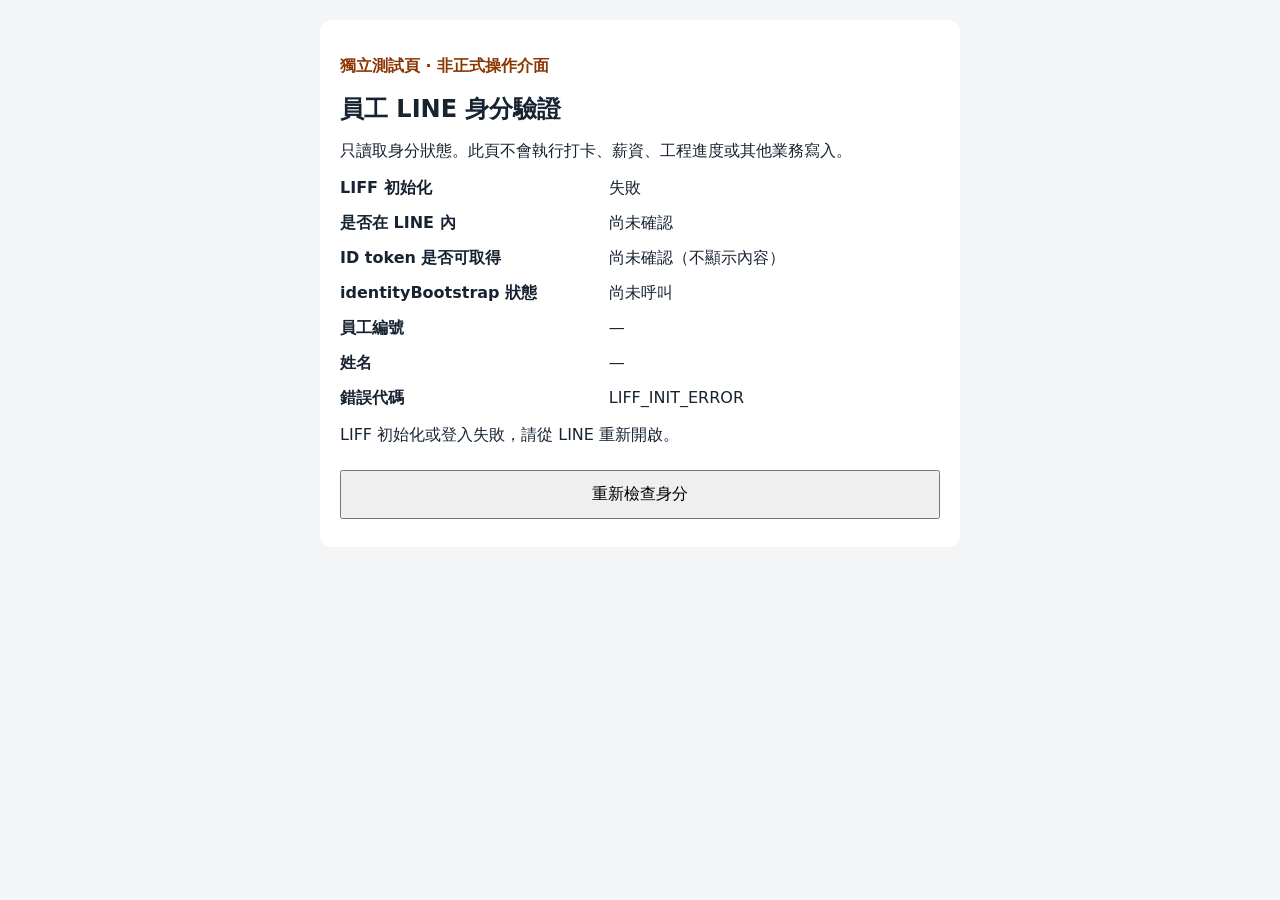
==== employee-identity-live-test/index.html @ 0c587a61 "fix: add safe UrlFetch diagnostics to identity live test" ====
<!doctype html>
<html lang="zh-Hant">
<head>
  <meta charset="utf-8">
  <meta name="viewport" content="width=device-width, initial-scale=1">
  <meta name="referrer" content="no-referrer">
  <title>員工身分驗證測試頁</title>
  <style>
    body { font-family: system-ui, sans-serif; margin: 0; padding: 20px; background: #f3f5f7; color: #172331; }
    main { max-width: 600px; margin: auto; padding: 20px; background: white; border-radius: 12px; }
    h1 { font-size: 24px; }
    .badge { color: #8b3500; font-weight: bold; }
    dl { display: grid; grid-template-columns: minmax(0, 1fr) minmax(0, 1.3fr); gap: 14px; }
    dt { font-weight: bold; }
    dd { margin: 0; overflow-wrap: anywhere; }
    button { padding: 12px; margin: 8px 0; width: 100%; font: inherit; min-height: 48px; }
    #message { overflow-wrap: anywhere; }
    [hidden] { display: none !important; }
  </style>
</head>
<body>
  <main>
    <p class="badge">獨立測試頁 · 非正式操作介面</p>
    <h1>員工 LINE 身分驗證</h1>
    <p>只讀取身分狀態。此頁不會執行打卡、薪資、工程進度或其他業務寫入。</p>
    <dl>
      <dt>LIFF 初始化</dt><dd id="init">尚未開始</dd>
      <dt>是否在 LINE 內</dt><dd id="inLine">尚未確認</dd>
      <dt>ID token 是否可取得</dt><dd id="token">尚未確認（不顯示內容）</dd>
      <dt>identityBootstrap 狀態</dt><dd id="state">尚未呼叫</dd>
      <dt>員工編號</dt><dd id="employeeId">—</dd>
      <dt>姓名</dt><dd id="employeeName">—</dd>
      <dt>錯誤代碼</dt><dd id="code">—</dd>
    </dl>
    <p id="message" role="status" aria-live="polite">準備初始化。</p>
    <button id="retry" type="button" disabled>重新檢查身分</button>
    <button id="login" type="button" hidden>使用 LINE 登入</button>
  </main>

  <script src="https://static.line-scdn.net/liff/edge/2/sdk.js"></script>
  <script>
    (() => {
      'use strict';

      const LIFF_ID = '2011467618-lNiVqxsV';
      const GAS_URL = 'https://script.google.com/macros/s/AKfycbzrmID3lIBP2bxM_qC4nLiEOBEcROB3sFRH9eZsHt--A6o4VZpvuf63pzW0ku4j-TTd0w/exec';
      const byId = id => document.getElementById(id);
      const put = (id, text) => { byId(id).textContent = text; };
      const knownStates = new Set(['ACTIVE_EMPLOYEE', 'UNREGISTERED', 'APPLICATION_PENDING', 'SUSPENDED', 'LEAVE', 'TERMINATED']);
      const stateLabels = {
        ACTIVE_EMPLOYEE: '在職員工', UNREGISTERED: '尚未註冊', APPLICATION_PENDING: '申請待審核',
        SUSPENDED: '停職', LEAVE: '留停', TERMINATED: '離職'
      };
      const safeErrors = {
        LINE_CHANNEL_ID_MISSING: '未設定 LINE_LOGIN_CHANNEL_ID。',
        LINE_TOKEN_MISSING_OR_INVALID: 'ID token 缺少或格式不符，請重新登入。',
        LINE_VERIFY_NETWORK_ERROR: 'GAS 無法完成 LINE verify 連線；請確認外部請求授權、配額與網路。',
        LINE_VERIFY_PERMISSION_ERROR: 'UrlFetch 權限或授權不足，請確認 script.external_request scope 與執行身分授權。',
        LINE_VERIFY_QUOTA_ERROR: 'UrlFetch 呼叫遇到配額或服務使用限制。',
        LINE_VERIFY_CONNECTIVITY_ERROR: 'UrlFetch 回報 DNS、連線、逾時或 SSL 問題。',
        LINE_VERIFY_REQUEST_ERROR: 'UrlFetch 回報請求參數或方法簽章不符。',
        LINE_VERIFY_FETCH_ERROR: 'UrlFetch 發生未能安全細分的例外；未輸出原始訊息。',
        LINE_VERIFY_HTTP_ERROR: 'LINE verify 回傳非預期 HTTP 狀態，可能為限流或服務錯誤。',
        LINE_TOKEN_REJECTED: 'LINE 拒絕此 token；未取得可確認的細分類原因。',
        LINE_AUDIENCE_MISMATCH: 'LINE token 與設定的 LINE Login channel ID 不符；不可使用 LIFF ID 或其他 channel ID。',
        LINE_ISSUER_MISMATCH: 'LINE token issuer 不符。',
        LINE_TOKEN_EXPIRED: 'LINE token 已過期，請重新登入。',
        LINE_SUB_MISSING: 'LINE verify 成功回應缺少有效 sub。',
        LINE_VERIFY_MALFORMED_RESPONSE: 'LINE verify 回應不是預期 JSON／claims 格式。',
        BACKEND_SCHEMA_ERROR: '後端資料表缺少或表頭不符。',
        BACKEND_IDENTITY_CONFLICT: '員工或 LINE 綁定資料衝突。',
        BACKEND_LOOKUP_ERROR: '後端讀取員工／綁定資料失敗，請確認 Spreadsheet 綁定與授權。',
        BACKEND_INTERNAL_ERROR: '後端新身分流程發生未預期錯誤。',
        GAS_NETWORK_ERROR: '瀏覽器未取得 GAS 回應，請確認網路、CORS 或部署存取設定。',
        GAS_HTTP_ERROR: 'GAS 回傳非成功 HTTP 狀態，請確認部署存取設定。',
        GAS_NON_JSON_RESPONSE: 'GAS 回應無法解析為 JSON，可能為登入／錯誤頁或部署問題。',
        GAS_RESPONSE_INVALID: 'GAS JSON 不符合新身分 API 回應格式，請確認部署版本。',
        LOGIN_REQUIRED: '尚未登入 LINE。', TOKEN_UNAVAILABLE: '無法取得 ID token，請確認 LIFF 已啟用 openid scope。',
        LIFF_INIT_ERROR: 'LIFF 初始化或登入失敗，請從 LINE 重新開啟。', REQUEST_FAILED: '未能完成身分檢查，請重新從 LINE 開啟。',
        AUTH_ERROR: 'LINE 身分驗證失敗，請重新從 LINE 開啟。', CONFIG_ERROR: '後端設定尚未完成。',
        SCHEMA_ERROR: '後端資料表尚未設定完成。', REQUEST_CONFLICT: '請求衝突，請聯絡管理員。',
        VERSION_CONFLICT: '資料版本已變更，請重新讀取。', FORBIDDEN: '沒有權限操作。',
        ALREADY_EMPLOYEE: '已有員工資料。', VALIDATION_ERROR: '資料驗證失敗。', INVALID_STATE: '目前狀態不可執行此操作。'
      };

      let initialized = false, busy = false;
      async function identityBootstrap(idToken) {
        let response, result;
        try {
          response = await fetch(GAS_URL, { method: 'POST', headers: { 'Content-Type': 'text/plain;charset=utf-8' }, redirect: 'follow', body: JSON.stringify({ action: 'identityBootstrap', idToken }) });
        } catch (_) { throw transportError('GAS_NETWORK_ERROR'); }
        if (!response.ok) throw transportError('GAS_HTTP_ERROR');
        try { result = await response.json(); } catch (_) { throw transportError('GAS_NON_JSON_RESPONSE'); }
        if (!result || typeof result !== 'object' || Array.isArray(result) || typeof result.success !== 'boolean') throw transportError('GAS_RESPONSE_INVALID');
        return result;
      }
      function transportError(code) { const error = new Error(safeErrors[code]); error.safeCode = code; return error; }
      function isSafeCode(code) { return typeof code === 'string' && Object.prototype.hasOwnProperty.call(safeErrors, code); }
      function fail(code) { const safe = isSafeCode(code) ? code : 'REQUEST_FAILED'; put('code', safe); put('message', safeErrors[safe]); }

      async function check() {
        if (busy) return; busy = true; byId('retry').disabled = true; byId('login').hidden = true;
        put('employeeId','—'); put('employeeName','—'); put('code','—'); put('state','尚未呼叫'); put('token','尚未確認（不顯示內容）'); put('message','正在檢查…');
        try {
          if (!initialized) { put('init','初始化中'); try { await liff.init({ liffId: LIFF_ID }); } catch (_) { put('init','失敗'); fail('LIFF_INIT_ERROR'); return; } initialized=true; put('init','成功'); }
          put('inLine', liff.isInClient() ? '是' : '否（外部瀏覽器）');
          if (!liff.isLoggedIn()) { put('token','否'); byId('login').hidden=false; fail('LOGIN_REQUIRED'); return; }
          const idToken=liff.getIDToken(); put('token', idToken ? '是（不顯示內容）' : '否'); if (!idToken) { fail('TOKEN_UNAVAILABLE'); return; }
          put('state','讀取中'); const result=await identityBootstrap(idToken);
          if (!result || result.success !== true) { put('state','失敗'); fail(isSafeCode(result.diagnosticCode) ? result.diagnosticCode : result.code); return; }
          if (!knownStates.has(result.state)) { put('state','無法確認'); fail('GAS_RESPONSE_INVALID'); return; }
          put('state', `${result.state}（${stateLabels[result.state]}）`);
          if (result.state === 'ACTIVE_EMPLOYEE') { put('employeeId', result.employee && result.employee.employeeId ? result.employee.employeeId : '—'); put('employeeName', result.employee && typeof result.employee.name === 'string' ? result.employee.name : '—'); }
          put('message','身分狀態讀取完成；未執行任何業務寫入。');
        } catch (error) { put('state','失敗'); fail(error && error.safeCode); }
        finally { busy=false; byId('retry').disabled=false; }
      }
      byId('retry').addEventListener('click', check);
      byId('login').addEventListener('click', () => { try { liff.login({ redirectUri: location.origin + location.pathname }); } catch (_) { fail('LIFF_INIT_ERROR'); } });
      check();
    })();
  </script>
</body>
</html>
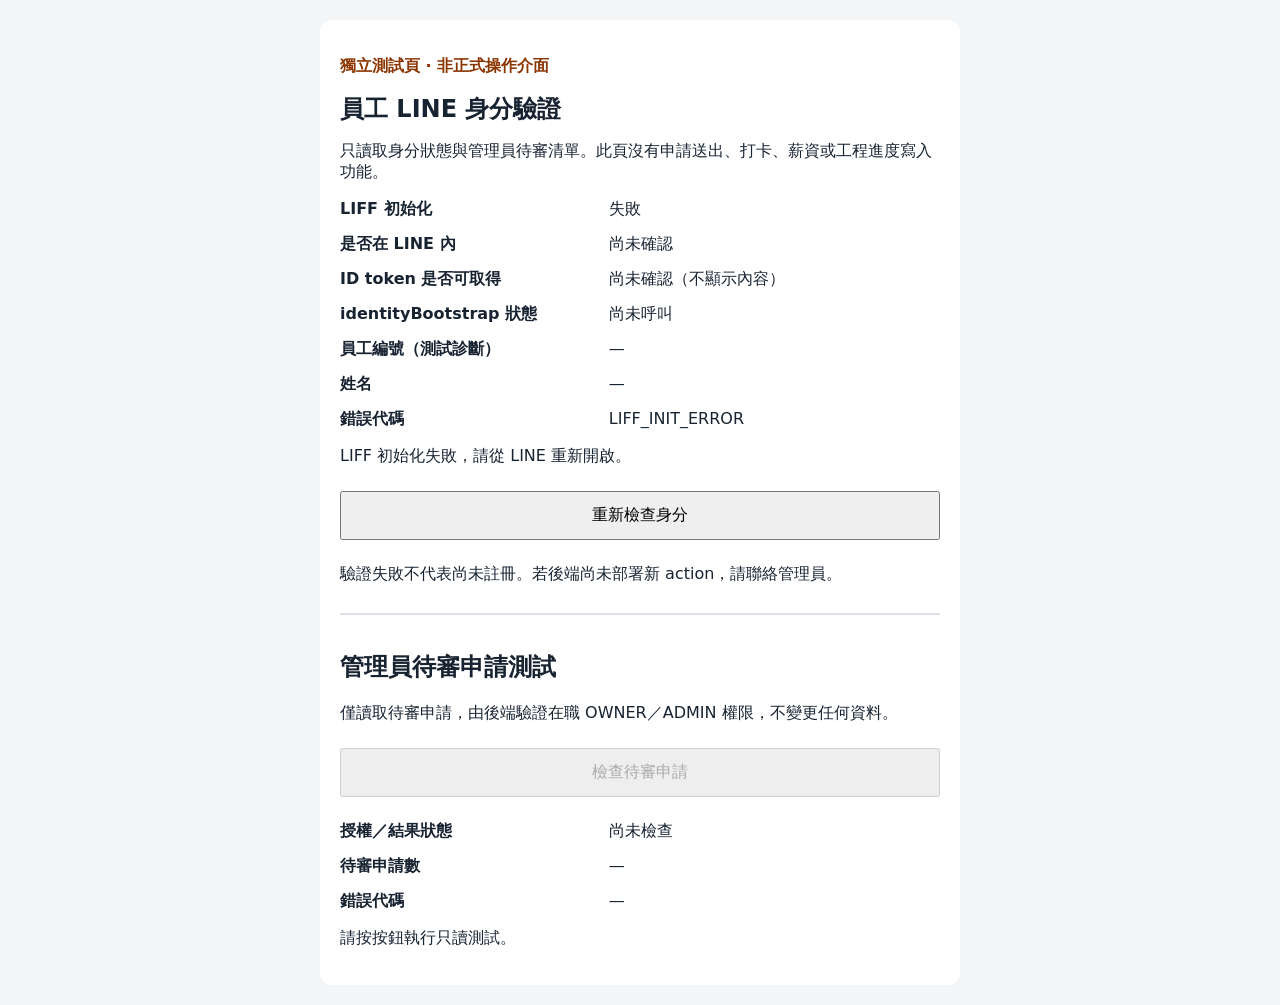
==== commit d034237f: "test: add read-only employee application admin list check" ====
--- a/employee-identity-live-test/index.html
+++ b/employee-identity-live-test/index.html
@@ -8,115 +8,209 @@
   <style>
     body { font-family: system-ui, sans-serif; margin: 0; padding: 20px; background: #f3f5f7; color: #172331; }
     main { max-width: 600px; margin: auto; padding: 20px; background: white; border-radius: 12px; }
-    h1 { font-size: 24px; }
-    .badge { color: #8b3500; font-weight: bold; }
+    h1 { font-size: 24px; } .badge { color: #8b3500; font-weight: bold; }
     dl { display: grid; grid-template-columns: minmax(0, 1fr) minmax(0, 1.3fr); gap: 14px; }
-    dt { font-weight: bold; }
-    dd { margin: 0; overflow-wrap: anywhere; }
+    dt { font-weight: bold; } dd { margin: 0; overflow-wrap: anywhere; }
     button { padding: 12px; margin: 8px 0; width: 100%; font: inherit; min-height: 48px; }
-    #message { overflow-wrap: anywhere; }
-    [hidden] { display: none !important; }
+    #adminTest { margin-top: 28px; border-top: 2px solid #dce2e8; padding-top: 16px; }
+    #adminTest li, #adminMessage { overflow-wrap: anywhere; }
+    #message { overflow-wrap: anywhere; } [hidden] { display: none !important; }
   </style>
 </head>
 <body>
   <main>
     <p class="badge">獨立測試頁 · 非正式操作介面</p>
     <h1>員工 LINE 身分驗證</h1>
-    <p>只讀取身分狀態。此頁不會執行打卡、薪資、工程進度或其他業務寫入。</p>
+    <p>只讀取身分狀態與管理員待審清單。此頁沒有申請送出、打卡、薪資或工程進度寫入功能。</p>
     <dl>
       <dt>LIFF 初始化</dt><dd id="init">尚未開始</dd>
       <dt>是否在 LINE 內</dt><dd id="inLine">尚未確認</dd>
       <dt>ID token 是否可取得</dt><dd id="token">尚未確認（不顯示內容）</dd>
       <dt>identityBootstrap 狀態</dt><dd id="state">尚未呼叫</dd>
-      <dt>員工編號</dt><dd id="employeeId">—</dd>
+      <dt>員工編號（測試診斷）</dt><dd id="employeeId">—</dd>
       <dt>姓名</dt><dd id="employeeName">—</dd>
       <dt>錯誤代碼</dt><dd id="code">—</dd>
     </dl>
     <p id="message" role="status" aria-live="polite">準備初始化。</p>
     <button id="retry" type="button" disabled>重新檢查身分</button>
     <button id="login" type="button" hidden>使用 LINE 登入</button>
+    <p>驗證失敗不代表尚未註冊。若後端尚未部署新 action，請聯絡管理員。</p>
+    <section id="adminTest" aria-labelledby="adminTitle">
+      <h2 id="adminTitle">管理員待審申請測試</h2>
+      <p>僅讀取待審申請，由後端驗證在職 OWNER／ADMIN 權限，不變更任何資料。</p>
+      <button id="adminCheck" type="button" disabled>檢查待審申請</button>
+      <dl>
+        <dt>授權／結果狀態</dt><dd id="adminStatus">尚未檢查</dd>
+        <dt>待審申請數</dt><dd id="adminCount">—</dd>
+        <dt>錯誤代碼</dt><dd id="adminCode">—</dd>
+      </dl>
+      <p id="adminMessage" role="status" aria-live="polite">請按按鈕執行只讀測試。</p>
+      <ul id="adminApplications"></ul>
+    </section>
   </main>
-
   <script src="https://static.line-scdn.net/liff/edge/2/sdk.js"></script>
   <script>
     (() => {
       'use strict';
-
-      const LIFF_ID = '2011467618-lNiVqxsV';
-      const GAS_URL = 'https://script.google.com/macros/s/AKfycbzrmID3lIBP2bxM_qC4nLiEOBEcROB3sFRH9eZsHt--A6o4VZpvuf63pzW0ku4j-TTd0w/exec';
+      let GAS_URL;
       const byId = id => document.getElementById(id);
       const put = (id, text) => { byId(id).textContent = text; };
-      const knownStates = new Set(['ACTIVE_EMPLOYEE', 'UNREGISTERED', 'APPLICATION_PENDING', 'SUSPENDED', 'LEAVE', 'TERMINATED']);
-      const stateLabels = {
+      const errors = {
+        "LINE_CHANNEL_ID_MISSING": "未設定 LINE_LOGIN_CHANNEL_ID。",
+        "LINE_TOKEN_MISSING_OR_INVALID": "ID token 缺少或格式不符，請重新登入。",
+        "LINE_VERIFY_NETWORK_ERROR": "GAS 無法完成 LINE verify 連線；請確認外部請求授權、配額與網路。",
+        "LINE_VERIFY_PERMISSION_ERROR": "UrlFetch 權限或授權不足，請確認 script.external_request scope 與執行身分授權。",
+        "LINE_VERIFY_QUOTA_ERROR": "UrlFetch 呼叫遇到配額或服務使用限制。",
+        "LINE_VERIFY_CONNECTIVITY_ERROR": "UrlFetch 回報 DNS、連線、逾時或 SSL 問題。",
+        "LINE_VERIFY_REQUEST_ERROR": "UrlFetch 回報請求參數或方法簽章不符。",
+        "LINE_VERIFY_FETCH_ERROR": "UrlFetch 發生未能安全細分的例外；未輸出原始訊息。",
+        "LINE_VERIFY_HTTP_ERROR": "LINE verify 回傳非預期 HTTP 狀態，可能為限流或服務錯誤。",
+        "LINE_TOKEN_REJECTED": "LINE 拒絕此 token；未取得可確認的細分類原因。",
+        "LINE_AUDIENCE_MISMATCH": "LINE token 與設定的 LINE Login channel ID 不符；不可使用 LIFF ID 或其他 channel ID。",
+        "LINE_ISSUER_MISMATCH": "LINE token issuer 不符。",
+        "LINE_TOKEN_EXPIRED": "LINE token 已過期，請重新登入。",
+        "LINE_SUB_MISSING": "LINE verify 成功回應缺少有效 sub。",
+        "LINE_VERIFY_MALFORMED_RESPONSE": "LINE verify 回應不是預期 JSON／claims 格式。",
+        "BACKEND_SCHEMA_ERROR": "後端資料表缺少或表頭不符。",
+        "BACKEND_IDENTITY_CONFLICT": "員工或 LINE 綁定資料衝突。",
+        "BACKEND_LOOKUP_ERROR": "後端讀取員工／綁定資料失敗，請確認 Spreadsheet 綁定與授權。",
+        "BACKEND_INTERNAL_ERROR": "後端新身分流程發生未預期錯誤。",
+        "GAS_NETWORK_ERROR": "瀏覽器未取得 GAS 回應，請確認網路、CORS 或部署存取設定。",
+        "GAS_HTTP_ERROR": "GAS 回傳非成功 HTTP 狀態，請確認部署存取設定。",
+        "GAS_NON_JSON_RESPONSE": "GAS 回應無法解析為 JSON，可能為登入／錯誤頁或部署問題。",
+        "GAS_RESPONSE_INVALID": "GAS JSON 不符合新身分 API 回應格式，請確認部署版本。",
+        FORBIDDEN: '沒有管理員讀取權限，需在職 OWNER／ADMIN。',
+        CONFIG_ERROR: '設定尚未完成，請聯絡管理員確認 LINE channel 與 GAS 部署。',
+        LIFF_INIT_ERROR: 'LIFF 初始化失敗，請從 LINE 重新開啟。',
+        LOGIN_REQUIRED: '尚未登入，請按「使用 LINE 登入」。',
+        TOKEN_UNAVAILABLE: '無法取得 ID token，請重新登入；若仍失敗，請確認 LIFF openid 設定。',
+        AUTH_ERROR: 'LINE 身分驗證失敗，不能視為尚未註冊。',
+        SCHEMA_ERROR: '後端資料表尚未設定完成，請聯絡管理員。',
+        IDENTITY_CONFLICT: '員工或 LINE 綁定資料需要管理員確認。',
+        OPERATION_ERROR: '後端操作未完成，請聯絡管理員。',
+        RESPONSE_ERROR: '身分回應格式不符，請確認部署版本。',
+        REQUEST_FAILED: '未取得有效回應，請稍後手動重試並確認 GAS 部署。'
+      };
+      const states = {
         ACTIVE_EMPLOYEE: '在職員工', UNREGISTERED: '尚未註冊', APPLICATION_PENDING: '申請待審核',
-        SUSPENDED: '停職', LEAVE: '留停', TERMINATED: '離職'
+        SUSPENDED: '停職', LEAVE: '留停', TERMINATED: '離職', AUTH_ERROR: '驗證失敗'
       };
-      const safeErrors = {
-        LINE_CHANNEL_ID_MISSING: '未設定 LINE_LOGIN_CHANNEL_ID。',
-        LINE_TOKEN_MISSING_OR_INVALID: 'ID token 缺少或格式不符，請重新登入。',
-        LINE_VERIFY_NETWORK_ERROR: 'GAS 無法完成 LINE verify 連線；請確認外部請求授權、配額與網路。',
-        LINE_VERIFY_PERMISSION_ERROR: 'UrlFetch 權限或授權不足，請確認 script.external_request scope 與執行身分授權。',
-        LINE_VERIFY_QUOTA_ERROR: 'UrlFetch 呼叫遇到配額或服務使用限制。',
-        LINE_VERIFY_CONNECTIVITY_ERROR: 'UrlFetch 回報 DNS、連線、逾時或 SSL 問題。',
-        LINE_VERIFY_REQUEST_ERROR: 'UrlFetch 回報請求參數或方法簽章不符。',
-        LINE_VERIFY_FETCH_ERROR: 'UrlFetch 發生未能安全細分的例外；未輸出原始訊息。',
-        LINE_VERIFY_HTTP_ERROR: 'LINE verify 回傳非預期 HTTP 狀態，可能為限流或服務錯誤。',
-        LINE_TOKEN_REJECTED: 'LINE 拒絕此 token；未取得可確認的細分類原因。',
-        LINE_AUDIENCE_MISMATCH: 'LINE token 與設定的 LINE Login channel ID 不符；不可使用 LIFF ID 或其他 channel ID。',
-        LINE_ISSUER_MISMATCH: 'LINE token issuer 不符。',
-        LINE_TOKEN_EXPIRED: 'LINE token 已過期，請重新登入。',
-        LINE_SUB_MISSING: 'LINE verify 成功回應缺少有效 sub。',
-        LINE_VERIFY_MALFORMED_RESPONSE: 'LINE verify 回應不是預期 JSON／claims 格式。',
-        BACKEND_SCHEMA_ERROR: '後端資料表缺少或表頭不符。',
-        BACKEND_IDENTITY_CONFLICT: '員工或 LINE 綁定資料衝突。',
-        BACKEND_LOOKUP_ERROR: '後端讀取員工／綁定資料失敗，請確認 Spreadsheet 綁定與授權。',
-        BACKEND_INTERNAL_ERROR: '後端新身分流程發生未預期錯誤。',
-        GAS_NETWORK_ERROR: '瀏覽器未取得 GAS 回應，請確認網路、CORS 或部署存取設定。',
-        GAS_HTTP_ERROR: 'GAS 回傳非成功 HTTP 狀態，請確認部署存取設定。',
-        GAS_NON_JSON_RESPONSE: 'GAS 回應無法解析為 JSON，可能為登入／錯誤頁或部署問題。',
-        GAS_RESPONSE_INVALID: 'GAS JSON 不符合新身分 API 回應格式，請確認部署版本。',
-        LOGIN_REQUIRED: '尚未登入 LINE。', TOKEN_UNAVAILABLE: '無法取得 ID token，請確認 LIFF 已啟用 openid scope。',
-        LIFF_INIT_ERROR: 'LIFF 初始化或登入失敗，請從 LINE 重新開啟。', REQUEST_FAILED: '未能完成身分檢查，請重新從 LINE 開啟。',
-        AUTH_ERROR: 'LINE 身分驗證失敗，請重新從 LINE 開啟。', CONFIG_ERROR: '後端設定尚未完成。',
-        SCHEMA_ERROR: '後端資料表尚未設定完成。', REQUEST_CONFLICT: '請求衝突，請聯絡管理員。',
-        VERSION_CONFLICT: '資料版本已變更，請重新讀取。', FORBIDDEN: '沒有權限操作。',
-        ALREADY_EMPLOYEE: '已有員工資料。', VALIDATION_ERROR: '資料驗證失敗。', INVALID_STATE: '目前狀態不可執行此操作。'
-      };
-
-      let initialized = false, busy = false;
-      async function identityBootstrap(idToken) {
+      function fail(code) {
+        const safe = Object.hasOwn(errors, code) ? code : 'REQUEST_FAILED';
+        put('code', safe); put('message', errors[safe]);
+        if (safe === 'AUTH_ERROR') put('state', 'AUTH_ERROR（驗證失敗）');
+      }
+      function safeError(code) {
+        const error = new Error('只讀測試未完成');
+        error.code = Object.hasOwn(errors, code) ? code : 'OPERATION_ERROR';
+        return error;
+      }
+      async function request(action) {
+        // Explicit read-only allowlist. No payload supplied by callers.
+        if (!['identityBootstrap', 'employeeApplicationAdminList'].includes(action)) throw safeError('OPERATION_ERROR');
+        const idToken = liff.getIDToken();
+        if (!idToken) throw safeError('TOKEN_UNAVAILABLE');
         let response, result;
         try {
-          response = await fetch(GAS_URL, { method: 'POST', headers: { 'Content-Type': 'text/plain;charset=utf-8' }, redirect: 'follow', body: JSON.stringify({ action: 'identityBootstrap', idToken }) });
-        } catch (_) { throw transportError('GAS_NETWORK_ERROR'); }
-        if (!response.ok) throw transportError('GAS_HTTP_ERROR');
-        try { result = await response.json(); } catch (_) { throw transportError('GAS_NON_JSON_RESPONSE'); }
-        if (!result || typeof result !== 'object' || Array.isArray(result) || typeof result.success !== 'boolean') throw transportError('GAS_RESPONSE_INVALID');
+          response = await fetch(GAS_URL, {
+            method: 'POST', headers: { 'Content-Type': 'text/plain;charset=utf-8' }, redirect: 'follow',
+            body: JSON.stringify({ action, idToken })
+          });
+        } catch (_) { throw safeError('GAS_NETWORK_ERROR'); }
+        if (!response.ok) throw safeError('GAS_HTTP_ERROR');
+        try { result = await response.json(); } catch (_) { throw safeError('GAS_NON_JSON_RESPONSE'); }
+        if (!result || Array.isArray(result) || typeof result.success !== 'boolean') throw safeError('GAS_RESPONSE_INVALID');
+        if (!result.success) {
+          const error = safeError(Object.hasOwn(errors, result.diagnosticCode) ? result.diagnosticCode : result.code);
+          if (result.code === 'AUTH_ERROR') { error.diagnosticCode = error.code; error.code = 'AUTH_ERROR'; }
+          throw error;
+        }
         return result;
       }
-      function transportError(code) { const error = new Error(safeErrors[code]); error.safeCode = code; return error; }
-      function isSafeCode(code) { return typeof code === 'string' && Object.prototype.hasOwnProperty.call(safeErrors, code); }
-      function fail(code) { const safe = isSafeCode(code) ? code : 'REQUEST_FAILED'; put('code', safe); put('message', safeErrors[safe]); }
-
+      let busy = false, initialized = false, adminBusy = false;
+      function adminReset() {
+        put('adminStatus', '尚未檢查'); put('adminCount', '—'); put('adminCode', '—');
+        put('adminMessage', '請按按鈕執行只讀測試。'); byId('adminApplications').replaceChildren();
+      }
+      async function checkAdmin() {
+        if (busy || adminBusy || !initialized) return;
+        adminBusy = true; byId('adminCheck').disabled = true; byId('retry').disabled = true;
+        adminReset(); put('adminStatus', '檢查中'); put('adminMessage', '正在驗證授權並讀取待審申請…');
+        try {
+          const result = await request('employeeApplicationAdminList');
+          if (!Array.isArray(result.applications) || !result.applications.every(a => a &&
+              a.status === '待審核' && typeof a.name === 'string' && typeof a.createdAt === 'string')) {
+            throw safeError('GAS_RESPONSE_INVALID');
+          }
+          put('adminStatus', '授權通過／讀取成功'); put('adminCount', String(result.applications.length));
+          put('adminMessage', result.applications.length ? '只顯示姓名、申請狀態與申請時間。' : '目前沒有待審申請；授權與讀取已成功。');
+          result.applications.forEach(a => {
+            const item = document.createElement('li');
+            item.textContent = [a.name || '姓名未提供', a.status, a.createdAt || '時間未提供'].join(' · ');
+            byId('adminApplications').append(item);
+          });
+        } catch (error) {
+          const candidate = error?.diagnosticCode || error?.code;
+          const code = Object.hasOwn(errors, candidate) ? candidate : 'OPERATION_ERROR';
+          put('adminStatus', code === 'FORBIDDEN' ? '授權未通過' : '未完成／無法確認');
+          put('adminCode', code); put('adminMessage', errors[code]);
+        } finally { adminBusy = false; byId('adminCheck').disabled = false; byId('retry').disabled = false; }
+      }
       async function check() {
-        if (busy) return; busy = true; byId('retry').disabled = true; byId('login').hidden = true;
-        put('employeeId','—'); put('employeeName','—'); put('code','—'); put('state','尚未呼叫'); put('token','尚未確認（不顯示內容）'); put('message','正在檢查…');
+        if (busy || adminBusy) return;
+        adminReset(); byId('adminCheck').disabled = true;
+        busy = true; byId('retry').disabled = true; byId('login').hidden = true;
+        ['employeeId', 'employeeName', 'code'].forEach(id => put(id, '—'));
+        put('state', '尚未呼叫'); put('token', '尚未確認（不顯示內容）');
+        put('message', '正在檢查…');
         try {
-          if (!initialized) { put('init','初始化中'); try { await liff.init({ liffId: LIFF_ID }); } catch (_) { put('init','失敗'); fail('LIFF_INIT_ERROR'); return; } initialized=true; put('init','成功'); }
+          if (!initialized) {
+            put('init', '初始化中');
+            // config.js has a production load listener. Read only the two string constants;
+            // do not execute/eval it or load any production workflow modules.
+            let config;
+            try {
+              const response = await fetch('../js/config.js', { cache: 'no-store' });
+              if (!response.ok) throw new Error();
+              config = await response.text();
+              const id = config.match(/\bconst\s+LIFF_ID\s*=\s*"([^"\r\n]+)"\s*;/);
+              const url = config.match(/\bconst\s+GAS_URL\s*=\s*"([^"\r\n]+)"\s*;/);
+              if (!id || !url || new URL(url[1]).origin !== 'https://script.google.com') throw new Error();
+              GAS_URL = url[1];
+              config = id[1];
+            } catch (_) { put('init', '設定讀取失敗'); fail('CONFIG_ERROR'); return; }
+            try { await liff.init({ liffId: config }); }
+            catch (_) { put('init', '失敗'); fail('LIFF_INIT_ERROR'); return; }
+            initialized = true; put('init', '成功');
+          }
           put('inLine', liff.isInClient() ? '是' : '否（外部瀏覽器）');
-          if (!liff.isLoggedIn()) { put('token','否'); byId('login').hidden=false; fail('LOGIN_REQUIRED'); return; }
-          const idToken=liff.getIDToken(); put('token', idToken ? '是（不顯示內容）' : '否'); if (!idToken) { fail('TOKEN_UNAVAILABLE'); return; }
-          put('state','讀取中'); const result=await identityBootstrap(idToken);
-          if (!result || result.success !== true) { put('state','失敗'); fail(isSafeCode(result.diagnosticCode) ? result.diagnosticCode : result.code); return; }
-          if (!knownStates.has(result.state)) { put('state','無法確認'); fail('GAS_RESPONSE_INVALID'); return; }
-          put('state', `${result.state}（${stateLabels[result.state]}）`);
-          if (result.state === 'ACTIVE_EMPLOYEE') { put('employeeId', result.employee && result.employee.employeeId ? result.employee.employeeId : '—'); put('employeeName', result.employee && typeof result.employee.name === 'string' ? result.employee.name : '—'); }
-          put('message','身分狀態讀取完成；未執行任何業務寫入。');
-        } catch (error) { put('state','失敗'); fail(error && error.safeCode); }
-        finally { busy=false; byId('retry').disabled=false; }
-      }
+          if (!liff.isLoggedIn()) { put('token', '否'); byId('login').hidden = false; fail('LOGIN_REQUIRED'); return; }
+          const available = Boolean(liff.getIDToken());
+          put('token', available ? '是（不顯示內容）' : '否');
+          if (!available) { fail('TOKEN_UNAVAILABLE'); return; }
+          put('state', '讀取中');
+          const result = await request('identityBootstrap');
+          if (!Object.hasOwn(states, result.state)) { put('state', '無法確認'); fail('RESPONSE_ERROR'); return; }
+          if (result.state === 'ACTIVE_EMPLOYEE') {
+            if (typeof result.employee?.employeeId !== 'string' || !result.employee.employeeId || typeof result.employee.name !== 'string') {
+              put('state', '無法確認'); fail('RESPONSE_ERROR'); return;
+            }
+            put('employeeId', result.employee.employeeId); put('employeeName', result.employee.name || '名稱未設定');
+          }
+          put('state', result.state + '（' + states[result.state] + '）');
+          if (result.state === 'AUTH_ERROR') fail('AUTH_ERROR');
+          else put('message', '身分狀態讀取完成；未執行任何業務寫入。');
+        } catch (error) {
+          put('state', '無法確認'); fail(error?.diagnosticCode || (error && typeof error.code === 'string' ? error.code : 'REQUEST_FAILED'));
+          if (error?.code === 'AUTH_ERROR') put('state', 'AUTH_ERROR（驗證失敗）');
+        } finally { busy = false; byId('retry').disabled = false; byId('adminCheck').disabled = !initialized; }
+      }
+      byId('adminCheck').addEventListener('click', checkAdmin);
       byId('retry').addEventListener('click', check);
-      byId('login').addEventListener('click', () => { try { liff.login({ redirectUri: location.origin + location.pathname }); } catch (_) { fail('LIFF_INIT_ERROR'); } });
+      byId('login').addEventListener('click', () => {
+        try { liff.login({ redirectUri: location.origin + location.pathname }); }
+        catch (_) { fail('LIFF_INIT_ERROR'); }
+      });
       check();
     })();
   </script>
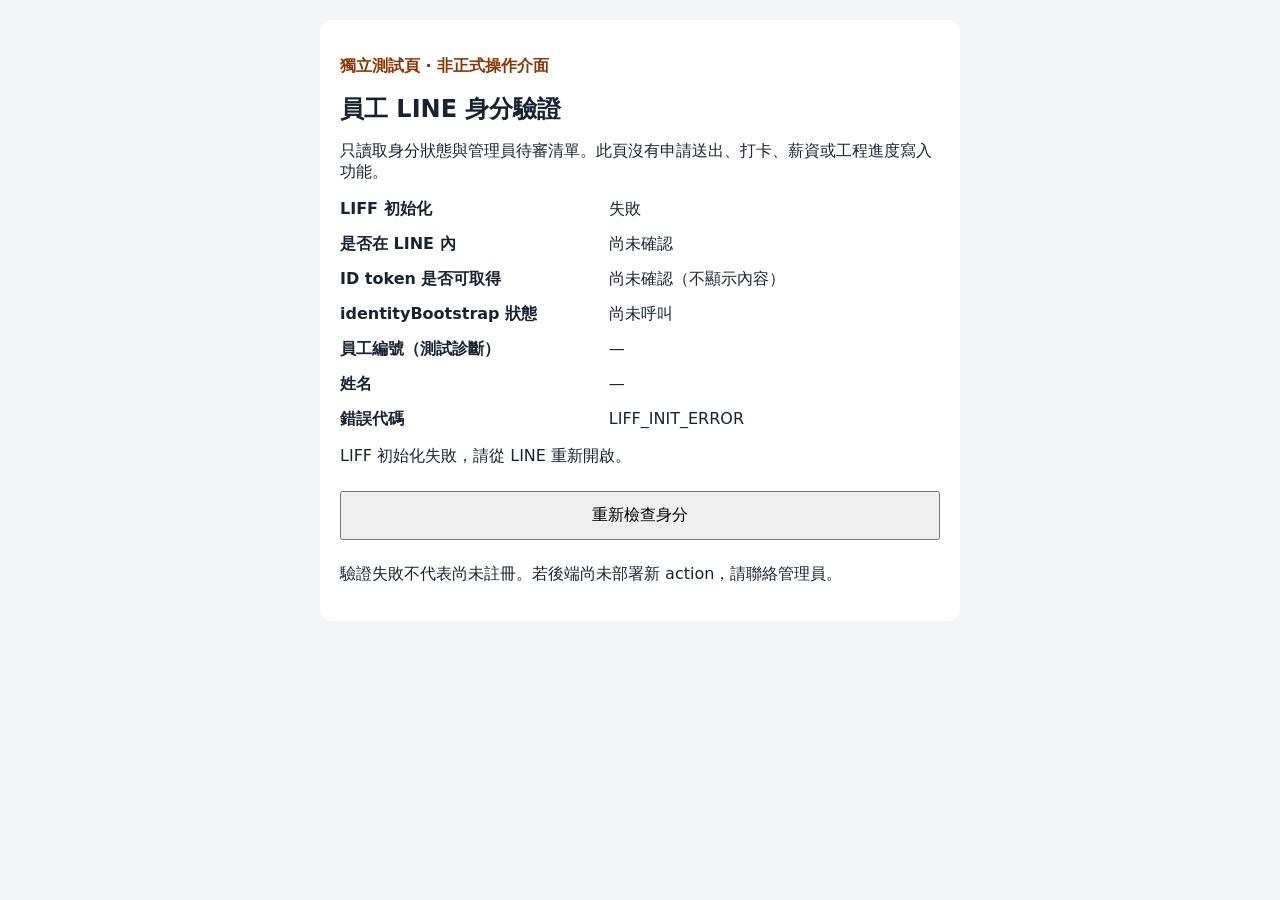
==== commit 228499e8: "test: isolate read-only employee management live UI" ====
--- a/employee-identity-live-test/index.html
+++ b/employee-identity-live-test/index.html
@@ -14,6 +14,8 @@
     button { padding: 12px; margin: 8px 0; width: 100%; font: inherit; min-height: 48px; }
     #adminTest { margin-top: 28px; border-top: 2px solid #dce2e8; padding-top: 16px; }
     #adminTest li, #adminMessage { overflow-wrap: anywhere; }
+    #adminApplications { list-style: none; padding: 0; }
+    #adminApplications li { border: 1px solid #dce2e8; border-radius: 8px; padding: 12px; margin: 12px 0; }
     #message { overflow-wrap: anywhere; } [hidden] { display: none !important; }
   </style>
 </head>
@@ -35,8 +37,8 @@
     <button id="retry" type="button" disabled>重新檢查身分</button>
     <button id="login" type="button" hidden>使用 LINE 登入</button>
     <p>驗證失敗不代表尚未註冊。若後端尚未部署新 action，請聯絡管理員。</p>
-    <section id="adminTest" aria-labelledby="adminTitle">
-      <h2 id="adminTitle">管理員待審申請測試</h2>
+    <section id="adminTest" aria-labelledby="adminTitle" hidden>
+      <h2 id="adminTitle">人員管理 UI 測試</h2>
       <p>僅讀取待審申請，由後端驗證在職 OWNER／ADMIN 權限，不變更任何資料。</p>
       <button id="adminCheck" type="button" disabled>檢查待審申請</button>
       <dl>
@@ -127,26 +129,33 @@
         }
         return result;
       }
-      let busy = false, initialized = false, adminBusy = false;
+      let busy = false, initialized = false, adminBusy = false, adminAllowed = false;
       function adminReset() {
         put('adminStatus', '尚未檢查'); put('adminCount', '—'); put('adminCode', '—');
         put('adminMessage', '請按按鈕執行只讀測試。'); byId('adminApplications').replaceChildren();
       }
       async function checkAdmin() {
-        if (busy || adminBusy || !initialized) return;
+        if (busy || adminBusy || !initialized || !adminAllowed) return;
         adminBusy = true; byId('adminCheck').disabled = true; byId('retry').disabled = true;
         adminReset(); put('adminStatus', '檢查中'); put('adminMessage', '正在驗證授權並讀取待審申請…');
         try {
           const result = await request('employeeApplicationAdminList');
           if (!Array.isArray(result.applications) || !result.applications.every(a => a &&
-              a.status === '待審核' && typeof a.name === 'string' && typeof a.createdAt === 'string')) {
+              a.status === '待審核' && typeof a.name === 'string' && typeof a.phone === 'string' &&
+              typeof a.note === 'string' && Number.isInteger(a.version) && a.version > 0)) {
             throw safeError('GAS_RESPONSE_INVALID');
           }
           put('adminStatus', '授權通過／讀取成功'); put('adminCount', String(result.applications.length));
-          put('adminMessage', result.applications.length ? '只顯示姓名、申請狀態與申請時間。' : '目前沒有待審申請；授權與讀取已成功。');
+          put('adminMessage', result.applications.length ? '以下僅供查看，不提供審核或資料變更操作。' : '目前沒有待審申請');
           result.applications.forEach(a => {
             const item = document.createElement('li');
-            item.textContent = [a.name || '姓名未提供', a.status, a.createdAt || '時間未提供'].join(' · ');
+            const details = document.createElement('dl');
+            [['姓名', a.name || '姓名未提供'], ['電話', a.phone || '未提供'],
+              ['申請說明', a.note || '未填寫'], ['申請狀態', a.status], ['資料版本（version）', String(a.version)]].forEach(([label, value]) => {
+              const term = document.createElement('dt'), description = document.createElement('dd');
+              term.textContent = label; description.textContent = value; details.append(term, description);
+            });
+            item.append(details);
             byId('adminApplications').append(item);
           });
         } catch (error) {
@@ -154,10 +163,14 @@
           const code = Object.hasOwn(errors, candidate) ? candidate : 'OPERATION_ERROR';
           put('adminStatus', code === 'FORBIDDEN' ? '授權未通過' : '未完成／無法確認');
           put('adminCode', code); put('adminMessage', errors[code]);
-        } finally { adminBusy = false; byId('adminCheck').disabled = false; byId('retry').disabled = false; }
+          if (error?.code === 'AUTH_ERROR' || code === 'FORBIDDEN') {
+            adminAllowed = false; byId('adminTest').hidden = true; fail(code);
+          }
+        } finally { adminBusy = false; byId('adminCheck').disabled = !adminAllowed; byId('retry').disabled = false; }
       }
       async function check() {
         if (busy || adminBusy) return;
+        adminAllowed = false; byId('adminTest').hidden = true;
         adminReset(); byId('adminCheck').disabled = true;
         busy = true; byId('retry').disabled = true; byId('login').hidden = true;
         ['employeeId', 'employeeName', 'code'].forEach(id => put(id, '—'));
@@ -196,6 +209,8 @@
               put('state', '無法確認'); fail('RESPONSE_ERROR'); return;
             }
             put('employeeId', result.employee.employeeId); put('employeeName', result.employee.name || '名稱未設定');
+            adminAllowed = ['OWNER', 'ADMIN'].includes(result.employee.permission);
+            byId('adminTest').hidden = !adminAllowed;
           }
           put('state', result.state + '（' + states[result.state] + '）');
           if (result.state === 'AUTH_ERROR') fail('AUTH_ERROR');
@@ -203,7 +218,7 @@
         } catch (error) {
           put('state', '無法確認'); fail(error?.diagnosticCode || (error && typeof error.code === 'string' ? error.code : 'REQUEST_FAILED'));
           if (error?.code === 'AUTH_ERROR') put('state', 'AUTH_ERROR（驗證失敗）');
-        } finally { busy = false; byId('retry').disabled = false; byId('adminCheck').disabled = !initialized; }
+        } finally { busy = false; byId('retry').disabled = false; byId('adminCheck').disabled = !adminAllowed; }
       }
       byId('adminCheck').addEventListener('click', checkAdmin);
       byId('retry').addEventListener('click', check);
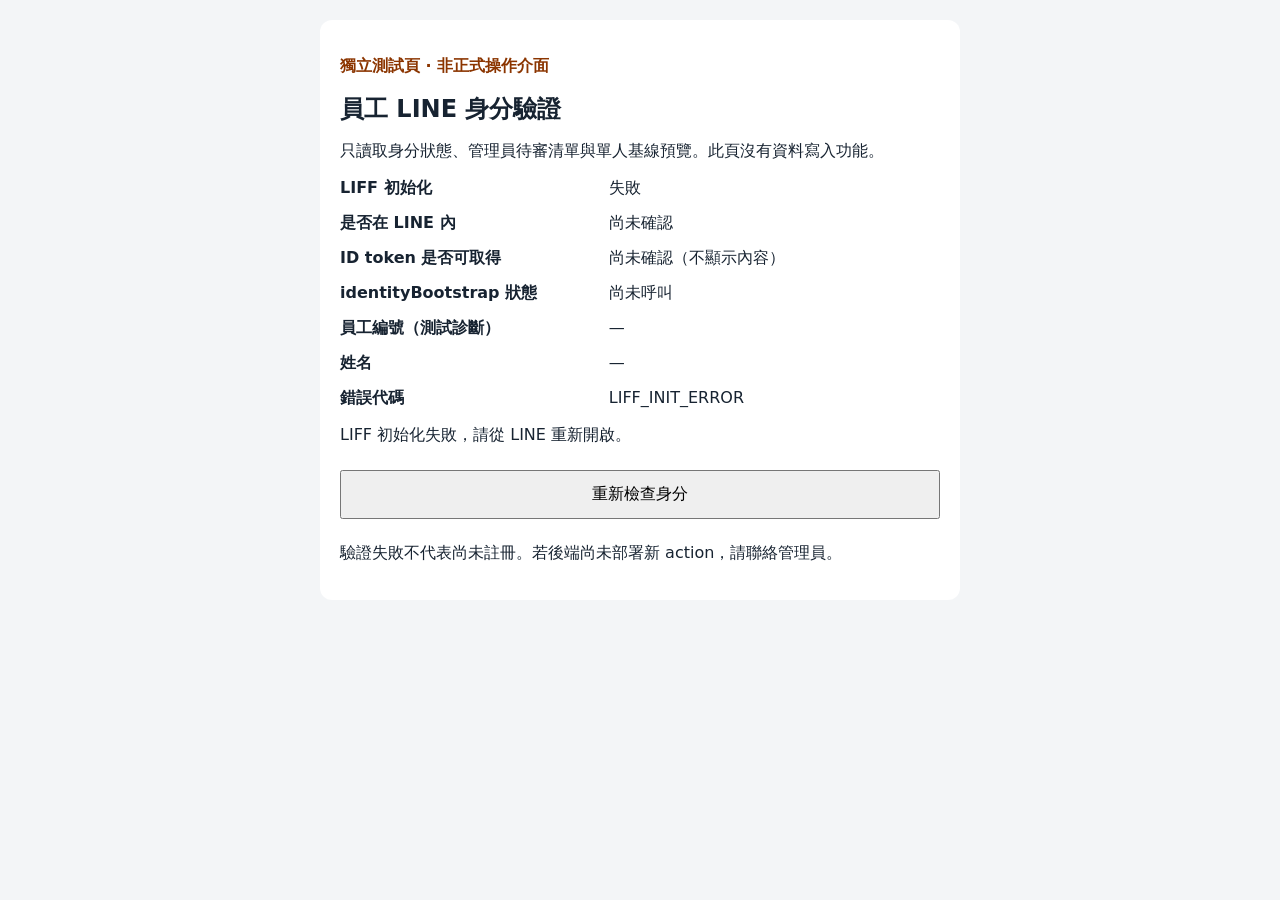
==== commit bedc8d72: "test: add isolated legacy baseline preview" ====
--- a/employee-identity-live-test/index.html
+++ b/employee-identity-live-test/index.html
@@ -12,7 +12,7 @@
     dl { display: grid; grid-template-columns: minmax(0, 1fr) minmax(0, 1.3fr); gap: 14px; }
     dt { font-weight: bold; } dd { margin: 0; overflow-wrap: anywhere; }
     button { padding: 12px; margin: 8px 0; width: 100%; font: inherit; min-height: 48px; }
-    #adminTest { margin-top: 28px; border-top: 2px solid #dce2e8; padding-top: 16px; }
+    #adminTest, #baselineTest { margin-top: 28px; border-top: 2px solid #dce2e8; padding-top: 16px; }
     #adminTest li, #adminMessage { overflow-wrap: anywhere; }
     #adminApplications { list-style: none; padding: 0; }
     #adminApplications li { border: 1px solid #dce2e8; border-radius: 8px; padding: 12px; margin: 12px 0; }
@@ -23,7 +23,7 @@
   <main>
     <p class="badge">獨立測試頁 · 非正式操作介面</p>
     <h1>員工 LINE 身分驗證</h1>
-    <p>只讀取身分狀態與管理員待審清單。此頁沒有申請送出、打卡、薪資或工程進度寫入功能。</p>
+    <p>只讀取身分狀態、管理員待審清單與單人基線預覽。此頁沒有資料寫入功能。</p>
     <dl>
       <dt>LIFF 初始化</dt><dd id="init">尚未開始</dd>
       <dt>是否在 LINE 內</dt><dd id="inLine">尚未確認</dd>
@@ -48,6 +48,13 @@
       </dl>
       <p id="adminMessage" role="status" aria-live="polite">請按按鈕執行只讀測試。</p>
       <ul id="adminApplications"></ul>
+    </section>
+    <section id="baselineTest" aria-labelledby="baselineTitle" hidden>
+      <h2 id="baselineTitle">Legacy Baseline 唯讀預覽測試</h2>
+      <p>僅檢查 EMP001，不建立基線、不變更資料。後端仍會驗證管理權限。</p>
+      <button id="baselineCheck" type="button" disabled>檢查 EMP001 基線</button>
+      <p id="baselineMessage" role="status" aria-live="polite">尚未檢查。</p>
+      <dl id="baselineDetails"></dl>
     </section>
   </main>
   <script src="https://static.line-scdn.net/liff/edge/2/sdk.js"></script>
@@ -82,6 +89,10 @@
         "GAS_NON_JSON_RESPONSE": "GAS 回應無法解析為 JSON，可能為登入／錯誤頁或部署問題。",
         "GAS_RESPONSE_INVALID": "GAS JSON 不符合新身分 API 回應格式，請確認部署版本。",
         FORBIDDEN: '沒有管理員讀取權限，需在職 OWNER／ADMIN。',
+        EMPLOYEE_NOT_FOUND: '找不到指定員工。',
+        RECOVERY_REQUIRED: '基線資料需由管理員人工核對。',
+        BASELINE_MANUAL_REVIEW_REQUIRED: '此員工需人工核對後再處理。',
+        BASELINE_LINE_IDENTITY_REQUIRED: '既有登入綁定資料缺少或重複。',
         CONFIG_ERROR: '設定尚未完成，請聯絡管理員確認 LINE channel 與 GAS 部署。',
         LIFF_INIT_ERROR: 'LIFF 初始化失敗，請從 LINE 重新開啟。',
         LOGIN_REQUIRED: '尚未登入，請按「使用 LINE 登入」。',
@@ -109,14 +120,15 @@
       }
       async function request(action) {
         // Explicit read-only allowlist. No payload supplied by callers.
-        if (!['identityBootstrap', 'employeeApplicationAdminList'].includes(action)) throw safeError('OPERATION_ERROR');
+        if (!['identityBootstrap', 'employeeApplicationAdminList', 'employeeLifecycleBaselineDryRun'].includes(action)) throw safeError('OPERATION_ERROR');
+        if (action !== 'identityBootstrap' && !adminAllowed) throw safeError('FORBIDDEN');
         const idToken = liff.getIDToken();
         if (!idToken) throw safeError('TOKEN_UNAVAILABLE');
         let response, result;
         try {
           response = await fetch(GAS_URL, {
             method: 'POST', headers: { 'Content-Type': 'text/plain;charset=utf-8' }, redirect: 'follow',
-            body: JSON.stringify({ action, idToken })
+            body: JSON.stringify(action === 'employeeLifecycleBaselineDryRun' ? { action, employeeId: 'EMP001', idToken } : { action, idToken })
           });
         } catch (_) { throw safeError('GAS_NETWORK_ERROR'); }
         if (!response.ok) throw safeError('GAS_HTTP_ERROR');
@@ -130,6 +142,41 @@
         return result;
       }
       let busy = false, initialized = false, adminBusy = false, adminAllowed = false;
+      function baselineReset() {
+        put('baselineMessage', '尚未檢查。'); byId('baselineDetails').replaceChildren();
+      }
+      async function checkBaseline() {
+        if (busy || adminBusy || !initialized || !adminAllowed) return;
+        adminBusy = true; byId('baselineCheck').disabled = true; byId('adminCheck').disabled = true; byId('retry').disabled = true;
+        baselineReset(); put('baselineMessage', '正在讀取 EMP001 基線預覽…');
+        try {
+          const result = await request('employeeLifecycleBaselineDryRun');
+          const fields = [['employeeId', '員工編號'], ['name', '姓名'], ['employeeStatus', '員工狀態'],
+            ['grade', '級職'], ['salaryType', '薪資制'], ['salaryAmount', '薪資金額'], ['systemRole', '系統權限'],
+            ['hireDate', '到職日'], ['bindingSource', '綁定來源狀態'], ['baselineState', '基線狀態']];
+          if (result.employeeId !== 'EMP001' || typeof result.eligible !== 'boolean' ||
+              !fields.every(([key]) => key === 'salaryAmount' ? (typeof result[key] === 'number' && Number.isFinite(result[key])) || result[key] === '' : typeof result[key] === 'string') ||
+              !Array.isArray(result.warnings) || !result.warnings.every(w => typeof w === 'string') ||
+              typeof result.snapshotVersion !== 'string' || !/^[a-f0-9]{64}$/.test(result.snapshotVersion)) throw safeError('GAS_RESPONSE_INVALID');
+          const warnings = { HIRE_DATE_UNKNOWN: '到職日未知，基線將保持空白。',
+            RECOVERY_REQUIRED: '基線資料需人工核對。', BASELINE_MANUAL_REVIEW_REQUIRED: '目前需人工處理。',
+            BASELINE_LINE_IDENTITY_REQUIRED: '既有登入綁定資料缺少或重複。' };
+          const values = fields.map(([key, label]) => [label + '（' + key + '）', String(result[key] === '' ? '未提供' : result[key])]);
+          values.push(['eligible', String(result.eligible)], ['warnings', result.warnings.length ? result.warnings.map(w => Object.hasOwn(warnings, w) ? w + '：' + warnings[w] : '未識別警告，請管理員核對。').join('；') : '無'], ['snapshotVersion', result.snapshotVersion]);
+          values.forEach(([label, value]) => {
+            const term = document.createElement('dt'), description = document.createElement('dd');
+            term.textContent = label; description.textContent = value; byId('baselineDetails').append(term, description);
+          });
+          put('baselineMessage', result.eligible ? '此員工可進行 Legacy Baseline' : '目前不可自動建立 Legacy Baseline');
+        } catch (error) {
+          const candidate = error?.diagnosticCode || error?.code;
+          const code = Object.hasOwn(errors, candidate) ? candidate : 'OPERATION_ERROR';
+          put('baselineMessage', code + '：' + errors[code]);
+          if (error?.code === 'AUTH_ERROR' || code === 'FORBIDDEN') {
+            adminAllowed = false; byId('adminTest').hidden = true; byId('baselineTest').hidden = true; adminReset(); fail(code);
+          }
+        } finally { adminBusy = false; byId('baselineCheck').disabled = !adminAllowed; byId('adminCheck').disabled = !adminAllowed; byId('retry').disabled = false; }
+      }
       function adminReset() {
         put('adminStatus', '尚未檢查'); put('adminCount', '—'); put('adminCode', '—');
         put('adminMessage', '請按按鈕執行只讀測試。'); byId('adminApplications').replaceChildren();
@@ -164,13 +211,14 @@
           put('adminStatus', code === 'FORBIDDEN' ? '授權未通過' : '未完成／無法確認');
           put('adminCode', code); put('adminMessage', errors[code]);
           if (error?.code === 'AUTH_ERROR' || code === 'FORBIDDEN') {
-            adminAllowed = false; byId('adminTest').hidden = true; fail(code);
+            adminAllowed = false; byId('adminTest').hidden = true; byId('baselineTest').hidden = true; baselineReset(); fail(code);
           }
         } finally { adminBusy = false; byId('adminCheck').disabled = !adminAllowed; byId('retry').disabled = false; }
       }
       async function check() {
         if (busy || adminBusy) return;
-        adminAllowed = false; byId('adminTest').hidden = true;
+        adminAllowed = false; byId('adminTest').hidden = true; byId('baselineTest').hidden = true;
+        baselineReset(); byId('baselineCheck').disabled = true;
         adminReset(); byId('adminCheck').disabled = true;
         busy = true; byId('retry').disabled = true; byId('login').hidden = true;
         ['employeeId', 'employeeName', 'code'].forEach(id => put(id, '—'));
@@ -211,6 +259,7 @@
             put('employeeId', result.employee.employeeId); put('employeeName', result.employee.name || '名稱未設定');
             adminAllowed = ['OWNER', 'ADMIN'].includes(result.employee.permission);
             byId('adminTest').hidden = !adminAllowed;
+            byId('baselineTest').hidden = !adminAllowed; byId('baselineCheck').disabled = !adminAllowed;
           }
           put('state', result.state + '（' + states[result.state] + '）');
           if (result.state === 'AUTH_ERROR') fail('AUTH_ERROR');
@@ -221,6 +270,7 @@
         } finally { busy = false; byId('retry').disabled = false; byId('adminCheck').disabled = !adminAllowed; }
       }
       byId('adminCheck').addEventListener('click', checkAdmin);
+      byId('baselineCheck').addEventListener('click', checkBaseline);
       byId('retry').addEventListener('click', check);
       byId('login').addEventListener('click', () => {
         try { liff.login({ redirectUri: location.origin + location.pathname }); }
